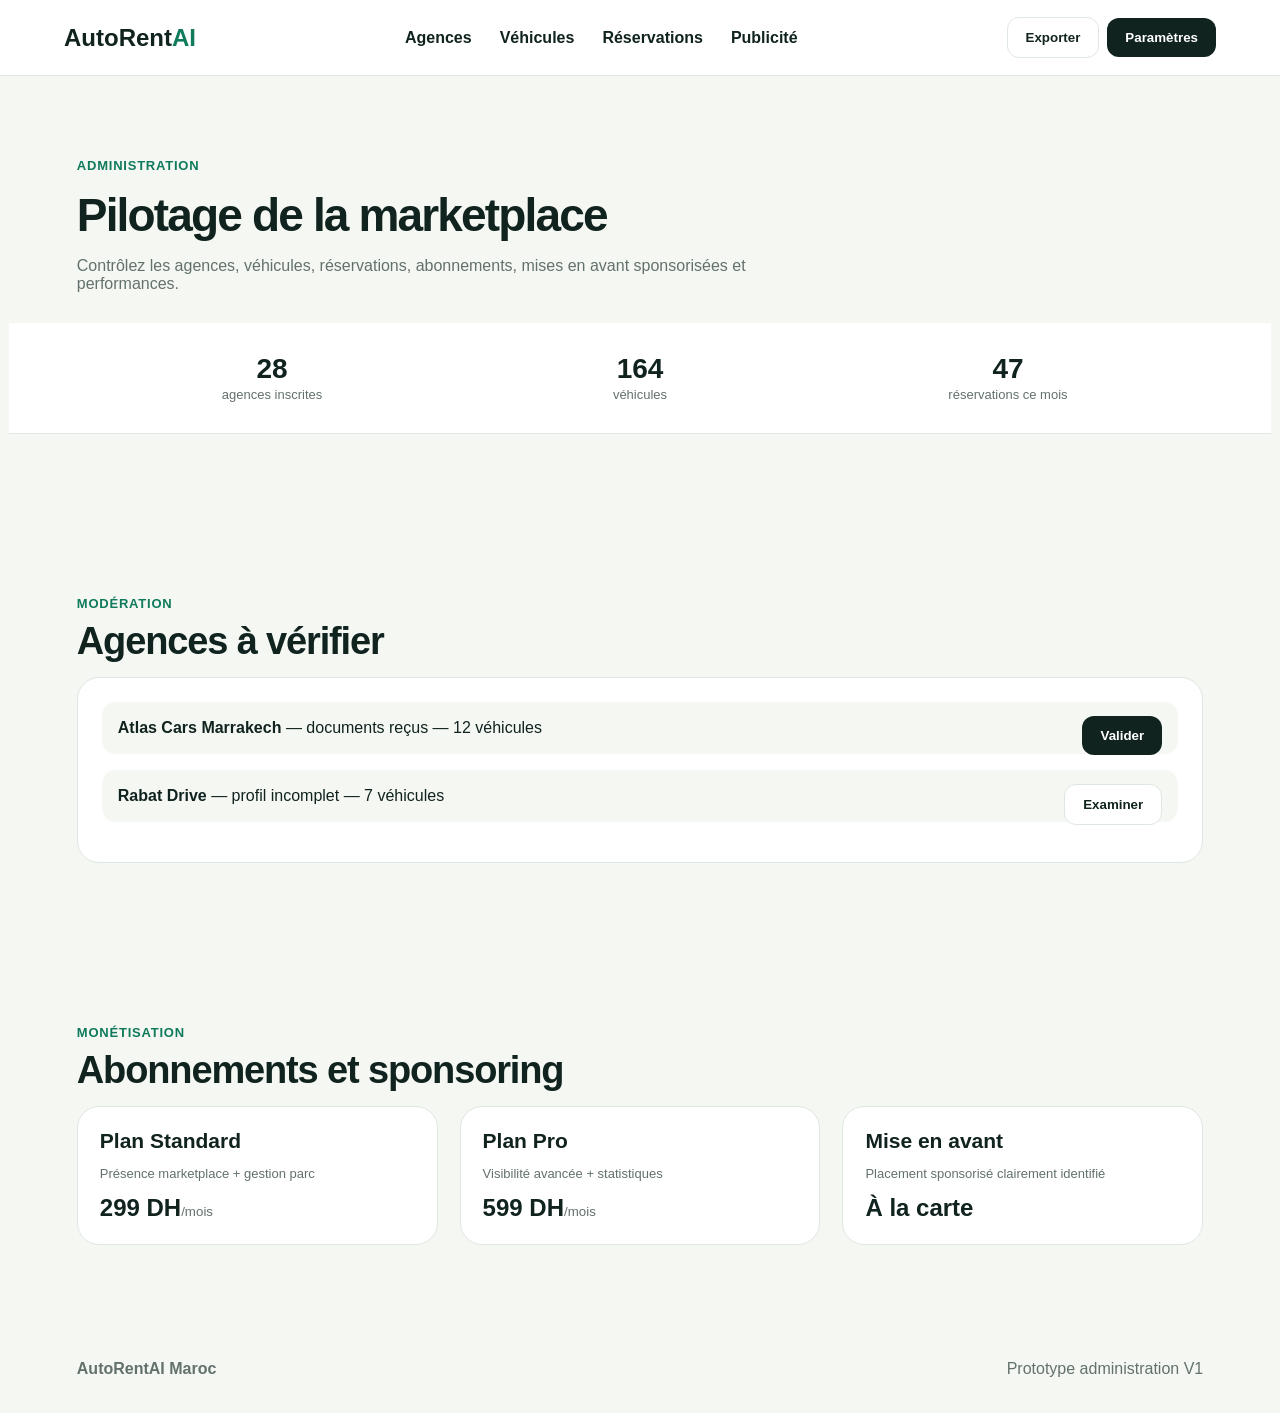
==== admin.html @ ecf69158 "Add admin dashboard prototype" ====
<!doctype html><html lang="fr"><head><meta charset="utf-8"><meta name="viewport" content="width=device-width,initial-scale=1"><title>Administration — AutoRentAI</title><link rel="stylesheet" href="styles.css"></head><body><header><a class="logo" href="index.html">AutoRent<span>AI</span></a><nav><a href="#agencies">Agences</a><a href="#vehicles">Véhicules</a><a href="#reservations">Réservations</a><a href="#ads">Publicité</a></nav><div><button class="ghost">Exporter</button><button class="primary">Paramètres</button></div></header><main><section class="section"><span class="eyebrow">ADMINISTRATION</span><h1 style="font-size:46px">Pilotage de la marketplace</h1><p style="color:var(--muted);max-width:760px">Contrôlez les agences, véhicules, réservations, abonnements, mises en avant sponsorisées et performances.</p><div class="stats" style="margin:30px -6% 0"><div><b>28</b><span>agences inscrites</span></div><div><b>164</b><span>véhicules</span></div><div><b>47</b><span>réservations ce mois</span></div></div></section><section id="agencies" class="section"><span class="eyebrow">MODÉRATION</span><h2>Agences à vérifier</h2><div class="chat"><div class="bubble bot"><b>Atlas Cars Marrakech</b> — documents reçus — 12 véhicules <button class="primary" style="float:right">Valider</button></div><div class="bubble bot"><b>Rabat Drive</b> — profil incomplet — 7 véhicules <button class="ghost" style="float:right">Examiner</button></div></div></section><section id="ads" class="section"><span class="eyebrow">MONÉTISATION</span><h2>Abonnements et sponsoring</h2><div class="grid"><article class="car"><div class="car-body"><h3>Plan Standard</h3><p class="meta">Présence marketplace + gestion parc</p><div class="price"><b>299 DH</b><small>/mois</small></div></div></article><article class="car"><div class="car-body"><h3>Plan Pro</h3><p class="meta">Visibilité avancée + statistiques</p><div class="price"><b>599 DH</b><small>/mois</small></div></div></article><article class="car"><div class="car-body"><h3>Mise en avant</h3><p class="meta">Placement sponsorisé clairement identifié</p><div class="price"><b>À la carte</b></div></div></article></div></section></main><footer><b>AutoRentAI Maroc</b><span>Prototype administration V1</span></footer></body></html>
---- styles.css ----
:root{--ink:#10231f;--muted:#63716d;--bg:#f5f7f3;--brand:#0f7a5c;--accent:#d9ff76;--card:#fff;--line:#dfe7e2}*{box-sizing:border-box}body{margin:0;font-family:Inter,Arial,sans-serif;color:var(--ink);background:var(--bg)}header{height:76px;display:flex;align-items:center;justify-content:space-between;padding:0 5%;background:#fff;border-bottom:1px solid var(--line);position:sticky;top:0;z-index:10}.logo{font-size:24px;font-weight:900;color:var(--ink);text-decoration:none}.logo span{color:var(--brand)}nav{display:flex;gap:28px}nav a{color:var(--ink);text-decoration:none;font-weight:650}button{border:0;border-radius:12px;padding:12px 18px;font-weight:750;cursor:pointer}.primary{background:var(--ink);color:#fff}.ghost{background:#fff;border:1px solid var(--line);color:var(--ink)}header .ghost{margin-right:8px}.hero{min-height:560px;padding:80px 6%;display:grid;grid-template-columns:1.5fr .7fr;gap:60px;align-items:center;background:radial-gradient(circle at 75% 20%,#e6ffc1 0,transparent 30%),linear-gradient(135deg,#f7faf5,#edf5ef)}.pill,.eyebrow{font-size:13px;font-weight:850;letter-spacing:.06em;color:var(--brand)}h1{font-size:58px;line-height:1.02;margin:18px 0;letter-spacing:-.04em}h1 em{font-style:normal;color:var(--brand)}h2{font-size:38px;letter-spacing:-.03em;margin:8px 0 14px}.hero p,.agency p,.ai-section p{font-size:18px;line-height:1.6;color:var(--muted);max-width:700px}.search{margin-top:32px;background:#fff;border:1px solid var(--line);border-radius:18px;padding:12px;display:grid;grid-template-columns:1.2fr 1fr 1fr auto;box-shadow:0 16px 45px #143d2a12}.search label{padding:5px 12px;font-size:11px;font-weight:800;color:var(--muted)}select,input{width:100%;border:0;background:transparent;color:var(--ink);font-size:15px;padding-top:6px;outline:none}.hero-card{background:var(--ink);color:#fff;border-radius:28px;padding:34px;box-shadow:0 30px 70px #10231f25}.hero-card p{color:#c7d4cf;line-height:1.6}.hero-card .primary{background:var(--accent);color:var(--ink);width:100%}.ai-dot{width:52px;height:52px;border-radius:16px;background:var(--accent);color:var(--ink);display:grid;place-items:center;font-weight:900}.stats{display:grid;grid-template-columns:repeat(3,1fr);background:#fff;padding:30px 7%;border-bottom:1px solid var(--line)}.stats div{text-align:center}.stats b{font-size:28px;display:block}.stats span{color:var(--muted);font-size:13px}.section{padding:80px 6%}.section-head{display:flex;justify-content:space-between;align-items:end;margin-bottom:30px}.grid{display:grid;grid-template-columns:repeat(3,1fr);gap:22px}.car{background:#fff;border:1px solid var(--line);border-radius:22px;overflow:hidden}.car-top{height:190px;background:linear-gradient(135deg,#e8eee9,#d5e3d9);display:grid;place-items:center;font-size:72px;position:relative}.badge{position:absolute;top:14px;left:14px;background:#fff;border-radius:20px;padding:7px 10px;font-size:11px;font-weight:800}.car-body{padding:22px}.car h3{font-size:21px;margin:0 0 5px}.meta{color:var(--muted);font-size:13px}.features{display:flex;flex-wrap:wrap;gap:7px;margin:16px 0}.features span{background:var(--bg);padding:7px 9px;border-radius:8px;font-size:12px}.price-row{display:flex;align-items:end;justify-content:space-between}.price b{font-size:24px}.price small{color:var(--muted)}.ai-section{padding:80px 6%;background:#e8f4ec;display:grid;grid-template-columns:1fr 1fr;gap:60px}.chat{background:#fff;padding:24px;border-radius:22px;border:1px solid var(--line)}.bubble{padding:14px 16px;border-radius:14px;margin-bottom:16px;line-height:1.5}.bot{background:var(--bg)}.chat-row{display:flex;gap:8px;border:1px solid var(--line);border-radius:14px;padding:7px}.chat-row input{padding:10px}.agency{margin:70px 6%;padding:50px;border-radius:26px;background:var(--ink);color:#fff;display:flex;justify-content:space-between;align-items:center}.agency p{color:#c5d1cd}.agency .primary{background:var(--accent);color:var(--ink)}footer{padding:35px 6%;display:flex;justify-content:space-between;color:var(--muted)}dialog{border:0;border-radius:22px;padding:30px;max-width:520px;width:90%;box-shadow:0 30px 80px #0003}dialog::backdrop{background:#10231f99}.close{float:right;background:transparent;font-size:22px}@media(max-width:850px){nav{display:none}header>div .ghost{display:none}.hero,.ai-section{grid-template-columns:1fr}.hero{padding-top:50px}h1{font-size:42px}.search{grid-template-columns:1fr 1fr}.grid{grid-template-columns:1fr}.stats{grid-template-columns:1fr;gap:22px}.agency{display:block}.agency button{margin-top:20px}.section-head{align-items:start;gap:15px;flex-direction:column}footer{gap:15px;flex-direction:column}}
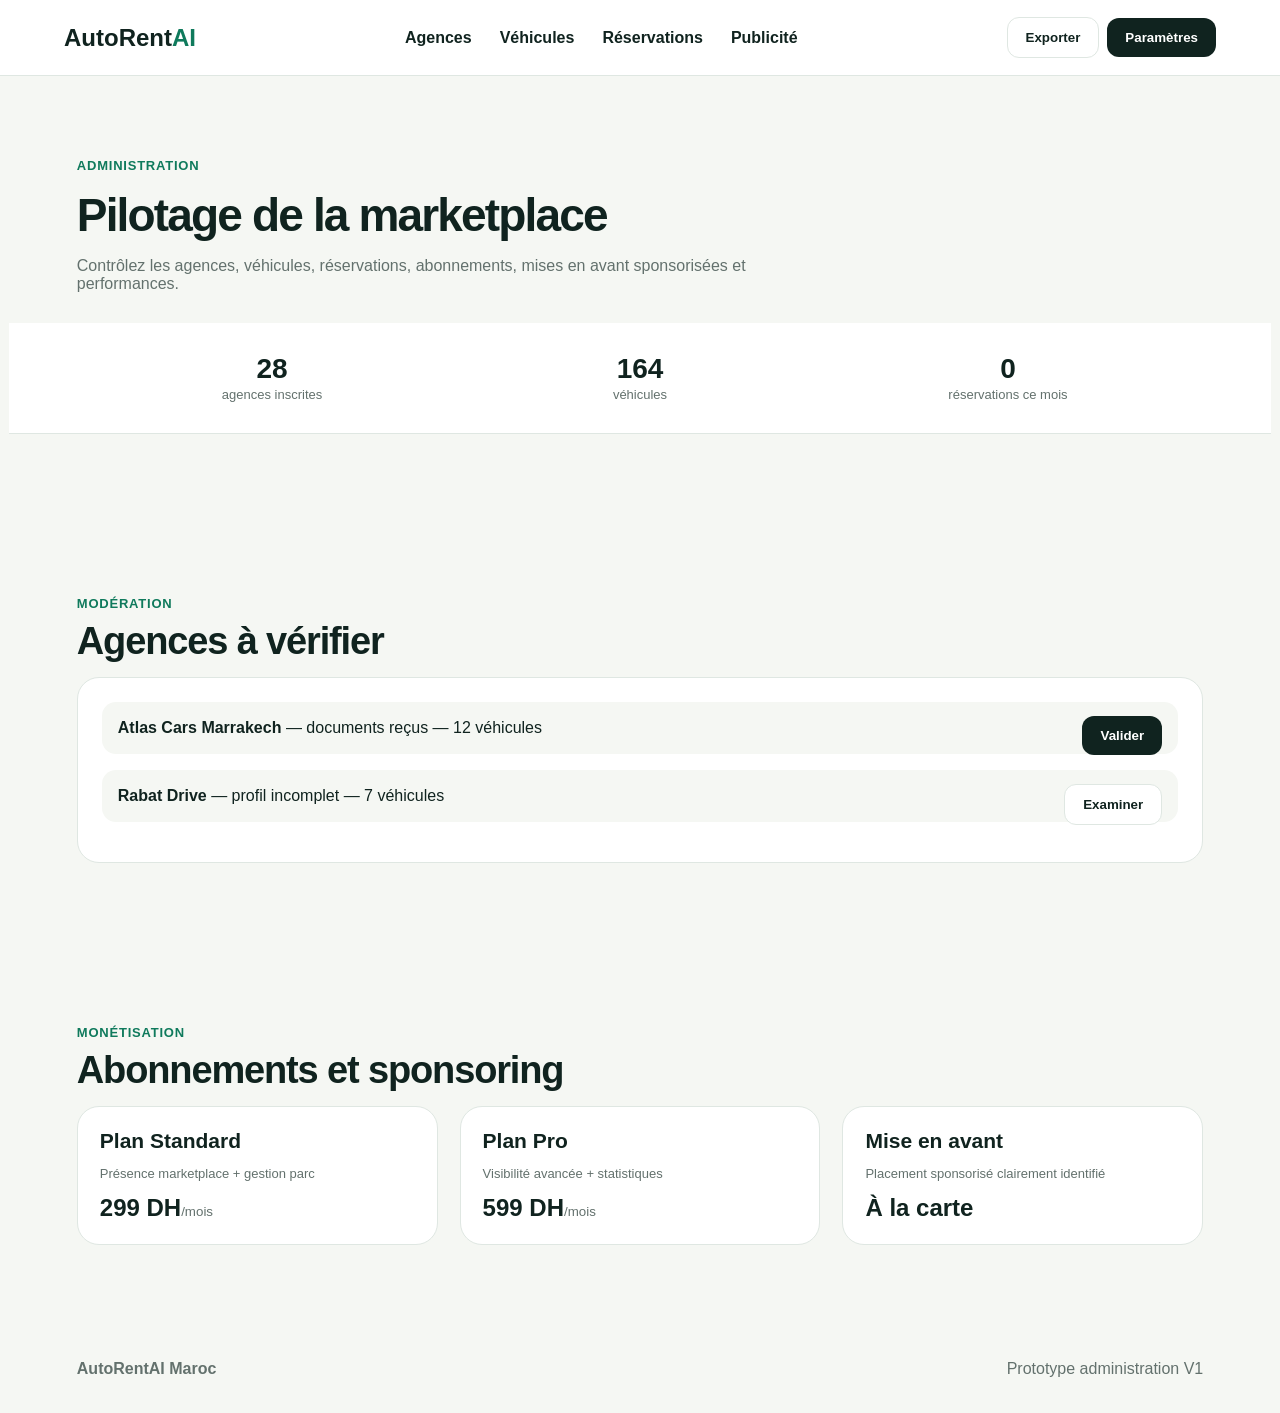
==== commit 73c38b9a: "Connect admin dashboard to live prototype metrics" ====
--- a/admin.html
+++ b/admin.html
@@ -1 +1 @@
-<!doctype html><html lang="fr"><head><meta charset="utf-8"><meta name="viewport" content="width=device-width,initial-scale=1"><title>Administration — AutoRentAI</title><link rel="stylesheet" href="styles.css"></head><body><header><a class="logo" href="index.html">AutoRent<span>AI</span></a><nav><a href="#agencies">Agences</a><a href="#vehicles">Véhicules</a><a href="#reservations">Réservations</a><a href="#ads">Publicité</a></nav><div><button class="ghost">Exporter</button><button class="primary">Paramètres</button></div></header><main><section class="section"><span class="eyebrow">ADMINISTRATION</span><h1 style="font-size:46px">Pilotage de la marketplace</h1><p style="color:var(--muted);max-width:760px">Contrôlez les agences, véhicules, réservations, abonnements, mises en avant sponsorisées et performances.</p><div class="stats" style="margin:30px -6% 0"><div><b>28</b><span>agences inscrites</span></div><div><b>164</b><span>véhicules</span></div><div><b>47</b><span>réservations ce mois</span></div></div></section><section id="agencies" class="section"><span class="eyebrow">MODÉRATION</span><h2>Agences à vérifier</h2><div class="chat"><div class="bubble bot"><b>Atlas Cars Marrakech</b> — documents reçus — 12 véhicules <button class="primary" style="float:right">Valider</button></div><div class="bubble bot"><b>Rabat Drive</b> — profil incomplet — 7 véhicules <button class="ghost" style="float:right">Examiner</button></div></div></section><section id="ads" class="section"><span class="eyebrow">MONÉTISATION</span><h2>Abonnements et sponsoring</h2><div class="grid"><article class="car"><div class="car-body"><h3>Plan Standard</h3><p class="meta">Présence marketplace + gestion parc</p><div class="price"><b>299 DH</b><small>/mois</small></div></div></article><article class="car"><div class="car-body"><h3>Plan Pro</h3><p class="meta">Visibilité avancée + statistiques</p><div class="price"><b>599 DH</b><small>/mois</small></div></div></article><article class="car"><div class="car-body"><h3>Mise en avant</h3><p class="meta">Placement sponsorisé clairement identifié</p><div class="price"><b>À la carte</b></div></div></article></div></section></main><footer><b>AutoRentAI Maroc</b><span>Prototype administration V1</span></footer></body></html>+<!doctype html><html lang="fr"><head><meta charset="utf-8"><meta name="viewport" content="width=device-width,initial-scale=1"><title>Administration — AutoRentAI</title><link rel="stylesheet" href="styles.css"></head><body><header><a class="logo" href="index.html">AutoRent<span>AI</span></a><nav><a href="#agencies">Agences</a><a href="#vehicles">Véhicules</a><a href="#reservations">Réservations</a><a href="#ads">Publicité</a></nav><div><button class="ghost">Exporter</button><button class="primary">Paramètres</button></div></header><main><section class="section"><span class="eyebrow">ADMINISTRATION</span><h1 style="font-size:46px">Pilotage de la marketplace</h1><p style="color:var(--muted);max-width:760px">Contrôlez les agences, véhicules, réservations, abonnements, mises en avant sponsorisées et performances.</p><div class="stats" style="margin:30px -6% 0"><div><b>28</b><span>agences inscrites</span></div><div><b>164</b><span>véhicules</span></div><div><b>47</b><span>réservations ce mois</span></div></div></section><section id="agencies" class="section"><span class="eyebrow">MODÉRATION</span><h2>Agences à vérifier</h2><div class="chat"><div class="bubble bot"><b>Atlas Cars Marrakech</b> — documents reçus — 12 véhicules <button class="primary" style="float:right">Valider</button></div><div class="bubble bot"><b>Rabat Drive</b> — profil incomplet — 7 véhicules <button class="ghost" style="float:right">Examiner</button></div></div></section><section id="ads" class="section"><span class="eyebrow">MONÉTISATION</span><h2>Abonnements et sponsoring</h2><div class="grid"><article class="car"><div class="car-body"><h3>Plan Standard</h3><p class="meta">Présence marketplace + gestion parc</p><div class="price"><b>299 DH</b><small>/mois</small></div></div></article><article class="car"><div class="car-body"><h3>Plan Pro</h3><p class="meta">Visibilité avancée + statistiques</p><div class="price"><b>599 DH</b><small>/mois</small></div></div></article><article class="car"><div class="car-body"><h3>Mise en avant</h3><p class="meta">Placement sponsorisé clairement identifié</p><div class="price"><b>À la carte</b></div></div></article></div></section></main><footer><b>AutoRentAI Maroc</b><span>Prototype administration V1</span></footer><script src="dashboard.js"></script></body></html>
